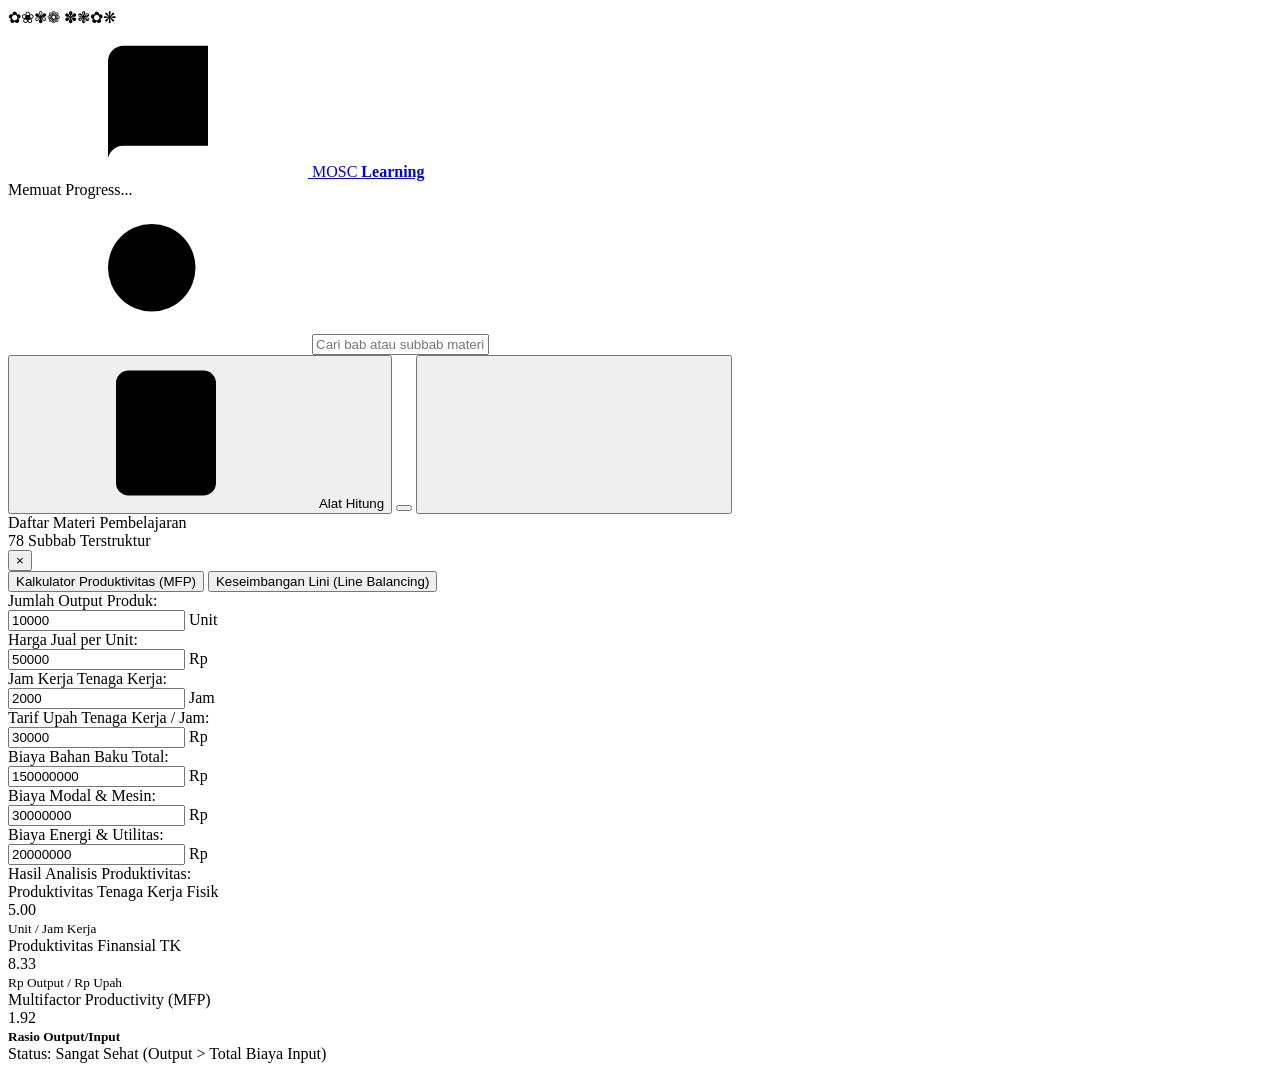
==== materi.html @ 07a284af "Add files via upload" ====
<!doctype html>
<html lang="id">
<head>
  <meta charset="utf-8">
  <meta name="viewport" content="width=device-width, initial-scale=1">
  <title>Materi Pembelajaran — MOSC Learning</title>
  <link rel="preconnect" href="https://fonts.googleapis.com">
  <link rel="preconnect" href="https://fonts.gstatic.com" crossorigin>
  <link href="https://fonts.googleapis.com/css2?family=DM+Sans:wght@400;500;600;700;800&family=Fraunces:opsz,wght@9..144,600..900&family=Nunito+Sans:wght@400;500;600;700;800&display=swap" rel="stylesheet">
  <link rel="stylesheet" href="css/style.css">
</head>
<body>
  <!-- Ikon SVG -->
  <svg style="display:none" xmlns="http://www.w3.org/2000/svg">
    <symbol id="book" viewBox="0 0 24 24">
      <path d="M4 5.5A2.5 2.5 0 0 1 6.5 3H20v16H6.5A2.5 2.5 0 0 0 4 21z"/>
      <path d="M4 5.5v15A2.5 2.5 0 0 1 6.5 18H20M8 7h8M8 11h8"/>
    </symbol>
    <symbol id="search" viewBox="0 0 24 24">
      <circle cx="11" cy="11" r="7"/>
      <path d="m20 20-4-4"/>
    </symbol>
    <symbol id="moon" viewBox="0 0 24 24">
      <path d="M20 15.5A8.5 8.5 0 0 1 8.5 4 8.5 8.5 0 1 0 20 15.5z"/>
    </symbol>
    <symbol id="sun" viewBox="0 0 24 24">
      <circle cx="12" cy="12" r="4"/>
      <path d="M12 2v2M12 20v2M4.9 4.9l1.4 1.4M17.7 17.7l1.4 1.4M2 12h2M20 12h2M4.9 19.1l1.4-1.4M17.7 6.3l1.4-1.4"/>
    </symbol>
    <symbol id="menu" viewBox="0 0 24 24">
      <path d="M4 6h16M4 12h16M4 18h16"/>
    </symbol>
    <symbol id="check" viewBox="0 0 24 24">
      <path d="m5 12 4 4L19 6"/>
    </symbol>
    <symbol id="arrow" viewBox="0 0 24 24">
      <path d="M5 12h14M13 6l6 6-6 6"/>
    </symbol>
    <symbol id="calc" viewBox="0 0 24 24">
      <rect x="4" y="2" width="16" height="20" rx="2"/>
      <line x1="8" y1="6" x2="16" y2="6"/>
      <line x1="8" y1="10" x2="8" y2="10.01"/>
      <line x1="12" y1="10" x2="12" y2="10.01"/>
      <line x1="16" y1="10" x2="16" y2="10.01"/>
      <line x1="8" y1="14" x2="8" y2="14.01"/>
      <line x1="12" y1="14" x2="12" y2="14.01"/>
      <line x1="16" y1="14" x2="16" y2="14.01"/>
      <line x1="8" y1="18" x2="8" y2="18.01"/>
      <line x1="12" y1="18" x2="12" y2="18.01"/>
      <line x1="16" y1="18" x2="16" y2="18.01"/>
    </symbol>
    <symbol id="clock" viewBox="0 0 24 24">
      <circle cx="12" cy="12" r="10"/>
      <polyline points="12 6 12 12 16 14"/>
    </symbol>
    <symbol id="clipboard" viewBox="0 0 24 24">
      <path d="M16 4h2a2 2 0 0 1 2 2v14a2 2 0 0 1-2 2H6a2 2 0 0 1-2-2V6a2 2 0 0 1 2-2h2"/>
      <rect x="8" y="2" width="8" height="4" rx="1" ry="1"/>
      <path d="m9 14 2 2 4-4"/>
    </symbol>
    <symbol id="lightbulb" viewBox="0 0 24 24">
      <path d="M9 18h6"/>
      <path d="M10 22h4"/>
      <path d="M15.09 14c.18-.98.65-1.74 1.41-2.5A4.65 4.65 0 0 0 18 8 6 6 0 0 0 6 8c0 1 .23 2.23 1.5 3.5.76.76 1.23 1.52 1.41 2.5"/>
    </symbol>
    <symbol id="info" viewBox="0 0 24 24">
      <circle cx="12" cy="12" r="10"/>
      <line x1="12" y1="16" x2="12" y2="12"/>
      <line x1="12" y1="8" x2="12.01" y2="8"/>
    </symbol>
    <symbol id="alert" viewBox="0 0 24 24">
      <path d="m21.73 18-8-14a2 2 0 0 0-3.48 0l-8 14A2 2 0 0 0 4 21h16a2 2 0 0 0 1.73-3Z"/>
      <line x1="12" y1="9" x2="12" y2="13"/>
      <line x1="12" y1="17" x2="12.01" y2="17"/>
    </symbol>
  </svg>

  <div class="flower-backdrop" aria-hidden="true">
    <span>✿</span><span>❀</span><span>✾</span><span>❁</span>
    <span>✽</span><span>❃</span><span>✿</span><span>❋</span>
  </div>

  <!-- Topbar -->
  <header class="topbar">
    <a class="brand" href="index.html">
      <svg class="icon"><use href="#book"></use></svg>
      <span>MOSC <b>Learning</b></span>
    </a>

    <!-- Live Curriculum Progress -->
    <div class="topbar-progress-container" id="topbarProgress">
      <div class="topbar-progress-bar-wrap">
        <div class="topbar-progress-bar-fill" style="width: 0%;"></div>
      </div>
      <span>Memuat Progress...</span>
    </div>

    <!-- Live Search Filter -->
    <div class="searchbox">
      <svg class="icon"><use href="#search"></use></svg>
      <input id="searchInput" placeholder="Cari bab atau subbab materi...">
    </div>

    <!-- Top Action Buttons -->
    <div class="top-actions">
      <button class="btn-tool" id="toolsBtn" title="Buka Alat Hitung Interaktif">
        <svg class="icon"><use href="#calc"></use></svg>
        <span>Alat Hitung</span>
      </button>
      <button class="icon-btn" id="themeBtn" aria-label="Toggle Tema"></button>
      <button class="icon-btn mobile-only" id="menuBtn" aria-label="Menu Navigasi">
        <svg class="icon"><use href="#menu"></use></svg>
      </button>
    </div>
  </header>

  <!-- App Layout -->
  <div class="layout">
    <!-- Sidebar Navigation -->
    <aside class="sidebar" id="sidebar">
      <div class="side-header">
        <div class="side-title">Daftar Materi Pembelajaran</div>
        <div class="side-progress" id="sidebarProgress">78 Subbab Terstruktur</div>
      </div>
      <div id="chapterNav"></div>
    </aside>

    <!-- Main Reader Area -->
    <main class="main article-layout">
      <div class="article-content-wrapper">
        <article id="article" class="article"></article>
      </div>

      <!-- On-Page Quick Jump Table of Contents -->
      <aside class="article-toc" id="articleToc" style="display:none;"></aside>
    </main>
  </div>

  <!-- Interactive Calculator Modal Drawer -->
  <div class="modal-overlay" id="calculatorModal">
    <div class="modal-dialog">
      <button class="modal-close-btn" id="closeModalBtn">&times;</button>
      <div class="modal-tabs">
        <button class="modal-tab-btn active" data-tab="modalTabProd">Kalkulator Produktivitas (MFP)</button>
        <button class="modal-tab-btn" data-tab="modalTabLB">Keseimbangan Lini (Line Balancing)</button>
      </div>

      <div class="modal-tab-pane" id="modalTabProd">
        <div class="calc-grid">
          <div class="calc-field">
            <label class="calc-label">Jumlah Output Produk:</label>
            <div class="calc-input-wrap">
              <input type="number" class="calc-input" id="calcProdOutput" value="10000">
              <span class="calc-unit">Unit</span>
            </div>
          </div>
          <div class="calc-field">
            <label class="calc-label">Harga Jual per Unit:</label>
            <div class="calc-input-wrap">
              <input type="number" class="calc-input" id="calcProdPrice" value="50000">
              <span class="calc-unit">Rp</span>
            </div>
          </div>
          <div class="calc-field">
            <label class="calc-label">Jam Kerja Tenaga Kerja:</label>
            <div class="calc-input-wrap">
              <input type="number" class="calc-input" id="calcProdLaborHours" value="2000">
              <span class="calc-unit">Jam</span>
            </div>
          </div>
          <div class="calc-field">
            <label class="calc-label">Tarif Upah Tenaga Kerja / Jam:</label>
            <div class="calc-input-wrap">
              <input type="number" class="calc-input" id="calcProdLaborRate" value="30000">
              <span class="calc-unit">Rp</span>
            </div>
          </div>
          <div class="calc-field">
            <label class="calc-label">Biaya Bahan Baku Total:</label>
            <div class="calc-input-wrap">
              <input type="number" class="calc-input" id="calcProdMaterial" value="150000000">
              <span class="calc-unit">Rp</span>
            </div>
          </div>
          <div class="calc-field">
            <label class="calc-label">Biaya Modal & Mesin:</label>
            <div class="calc-input-wrap">
              <input type="number" class="calc-input" id="calcProdCapital" value="30000000">
              <span class="calc-unit">Rp</span>
            </div>
          </div>
          <div class="calc-field">
            <label class="calc-label">Biaya Energi & Utilitas:</label>
            <div class="calc-input-wrap">
              <input type="number" class="calc-input" id="calcProdEnergy" value="20000000">
              <span class="calc-unit">Rp</span>
            </div>
          </div>
        </div>

        <div class="calc-results-panel">
          <div class="calc-results-title">Hasil Analisis Produktivitas:</div>
          <div class="calc-metric-grid">
            <div class="calc-metric-box">
              <div class="calc-metric-label">Produktivitas Tenaga Kerja Fisik</div>
              <div class="calc-metric-val" id="resLaborUnit">5.00</div>
              <small style="color:var(--text-muted)">Unit / Jam Kerja</small>
            </div>
            <div class="calc-metric-box">
              <div class="calc-metric-label">Produktivitas Finansial TK</div>
              <div class="calc-metric-val" id="resLaborRp">8.33</div>
              <small style="color:var(--text-muted)">Rp Output / Rp Upah</small>
            </div>
            <div class="calc-metric-box highlight">
              <div class="calc-metric-label">Multifactor Productivity (MFP)</div>
              <div class="calc-metric-val" id="resMFP">1.92</div>
              <small style="color:var(--primary);font-weight:700">Rasio Output/Input</small>
            </div>
          </div>
          <div id="resMFPStatus" class="calc-status-tag success">Status: Sangat Sehat (Output > Total Biaya Input)</div>
        </div>
      </div>

      <div class="modal-tab-pane" id="modalTabLB" style="display:none;">
        <div class="calc-grid">
          <div class="calc-field">
            <label class="calc-label">Waktu Bersih Tersedia:</label>
            <div class="calc-input-wrap">
              <input type="number" class="calc-input" id="calcLBTime" value="420">
              <span class="calc-unit">Menit/Hari</span>
            </div>
          </div>
          <div class="calc-field">
            <label class="calc-label">Target Permintaan Pelanggan:</label>
            <div class="calc-input-wrap">
              <input type="number" class="calc-input" id="calcLBDemand" value="140">
              <span class="calc-unit">Unit/Hari</span>
            </div>
          </div>
          <div class="calc-field">
            <label class="calc-label">Total Waktu Seluruh Tugas (∑t):</label>
            <div class="calc-input-wrap">
              <input type="number" step="0.1" class="calc-input" id="calcLBTaskSum" value="9.0">
              <span class="calc-unit">Menit</span>
            </div>
          </div>
          <div class="calc-field">
            <label class="calc-label">Jumlah Stasiun Kerja Aktual (k):</label>
            <div class="calc-input-wrap">
              <input type="number" class="calc-input" id="calcLBStations" value="4">
              <span class="calc-unit">Stasiun</span>
            </div>
          </div>
          <div class="calc-field">
            <label class="calc-label">Cycle Time Aktual Terpanjang (CT):</label>
            <div class="calc-input-wrap">
              <input type="number" step="0.1" class="calc-input" id="calcLBCycleTime" value="2.8">
              <span class="calc-unit">Menit/Unit</span>
            </div>
          </div>
        </div>

        <div class="calc-results-panel">
          <div class="calc-results-title">Hasil Keseimbangan Lini Perakitan:</div>
          <div class="calc-metric-grid">
            <div class="calc-metric-box">
              <div class="calc-metric-label">Takt Time Pelanggan</div>
              <div class="calc-metric-val" id="resLBTakt">3.00</div>
              <small style="color:var(--text-muted)">Menit per Unit</small>
            </div>
            <div class="calc-metric-box">
              <div class="calc-metric-label">Stasiun Minimum Teoritis (N_min)</div>
              <div class="calc-metric-val" id="resLBNmin">3</div>
              <small style="color:var(--text-muted)">Stasiun Kerja</small>
            </div>
            <div class="calc-metric-box highlight">
              <div class="calc-metric-label">Efisiensi Lini Perakitan</div>
              <div class="calc-metric-val" id="resLBEff">80.36%</div>
              <small style="color:var(--primary);font-weight:700">Optimalitas Aliran</small>
            </div>
            <div class="calc-metric-box">
              <div class="calc-metric-label">Balance Delay</div>
              <div class="calc-metric-val" id="resLBDelay">19.64%</div>
              <small style="color:var(--text-muted)">Waktu Menganggur</small>
            </div>
          </div>
          <div id="resLBStatus" class="calc-status-tag success">Status: Layak (Cycle Time ≤ Takt Time)</div>
        </div>
      </div>
    </div>
  </div>

  <!-- Scripts -->
  <script src="data/content.js"></script>
  <script src="js/materi.js"></script>
</body>
</html>
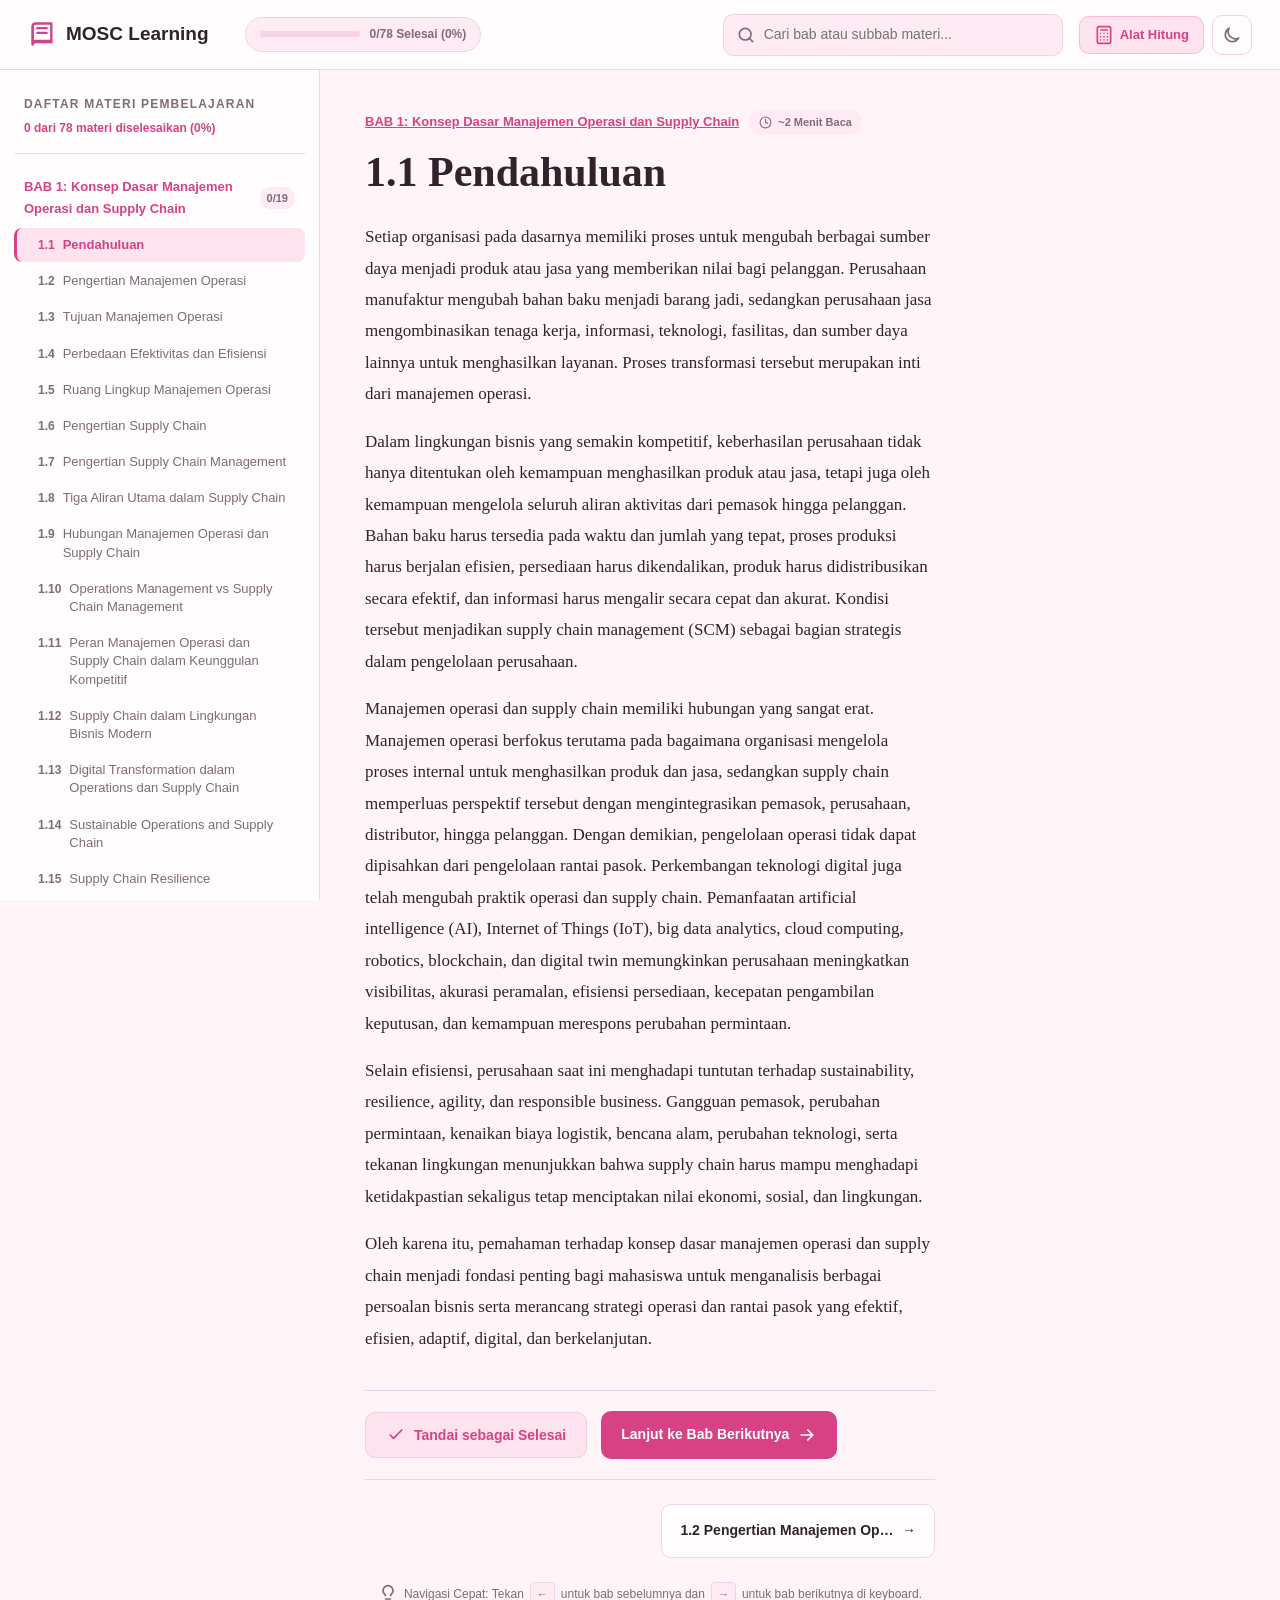
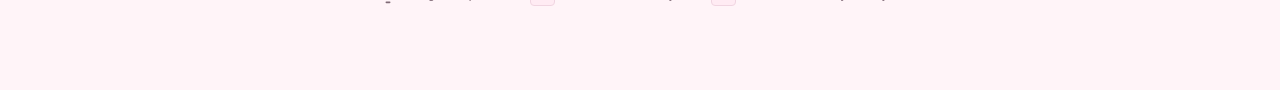
==== commit e9467957: "Add files via upload" ====
--- a/materi.html
+++ b/materi.html
@@ -98,7 +98,8 @@
     <!-- Live Search Filter -->
     <div class="searchbox">
       <svg class="icon"><use href="#search"></use></svg>
-      <input id="searchInput" placeholder="Cari bab atau subbab materi...">
+      <input id="searchInput" role="combobox" aria-autocomplete="list" aria-expanded="false" aria-controls="searchSuggestions" placeholder="Cari bab atau subbab materi...">
+      <div class="search-suggestions" id="searchSuggestions" role="listbox" hidden></div>
     </div>
 
     <!-- Top Action Buttons -->
--- a/css/style.css
+++ b/css/style.css
@@ -0,0 +1,1756 @@
+/* MOSC Learning - Modern & Interactive Stylesheet */
+:root {
+  --primary: #d64283;
+  --primary-hover: #b92c6b;
+  --primary-light: #f8c9df;
+  --bg: #fff4f8;
+  --surface: #fffdfd;
+  --surface-2: #ffebf3;
+  --surface-3: #f8d5e5;
+  --text: #30232b;
+  --text-muted: #806b77;
+  --border: #f0d5e1;
+  --soft: #fce3ee;
+  --success: #10b981;
+  --success-bg: #ecfdf5;
+  --success-border: #a7f3d0;
+  --warning: #f59e0b;
+  --warning-bg: #fffbeb;
+  --warning-border: #fde68a;
+  --danger: #ef4444;
+  --danger-bg: #fef2f2;
+  --danger-border: #fecaca;
+  --radius: 12px;
+  --shadow-sm: 0 1px 3px rgba(0,0,0,0.06), 0 1px 2px rgba(0,0,0,0.04);
+  --shadow-md: 0 4px 6px -1px rgba(0,0,0,0.08), 0 2px 4px -1px rgba(0,0,0,0.04);
+  --shadow-lg: 0 10px 15px -3px rgba(0,0,0,0.08), 0 4px 6px -2px rgba(0,0,0,0.04);
+}
+
+body.dark {
+  --bg: #21151d;
+  --surface: #2d1d28;
+  --surface-2: #3c2635;
+  --surface-3: #553248;
+  --text: #fff1f7;
+  --text-muted: #d0afc0;
+  --border: #513447;
+  --soft: #48283b;
+  --primary-light: #6e3453;
+  --success-bg: #064e3b;
+  --success-border: #065f46;
+  --warning-bg: #451a03;
+  --warning-border: #78350f;
+  --danger-bg: #450a0a;
+  --danger-border: #7f1d1d;
+  --shadow-sm: 0 1px 3px rgba(0,0,0,0.3);
+  --shadow-md: 0 4px 6px -1px rgba(0,0,0,0.4);
+  --shadow-lg: 0 10px 15px -3px rgba(0,0,0,0.5);
+}
+
+* {
+  box-sizing: border-box;
+}
+
+body {
+  margin: 0;
+  font-family: "DM Sans", "Segoe UI", sans-serif;
+  background: var(--bg);
+  color: var(--text);
+  line-height: 1.7;
+  transition: background-color 0.2s ease, color 0.2s ease;
+  -webkit-font-smoothing: antialiased;
+  isolation: isolate;
+}
+
+.flower-backdrop {
+  position: fixed;
+  z-index: -1;
+  inset: 0;
+  overflow: hidden;
+  pointer-events: none;
+  color: #d64283;
+}
+
+.flower-backdrop span {
+  position: absolute;
+  top: -8vh;
+  left: var(--flower-x);
+  font-size: var(--flower-size);
+  opacity: 0.2;
+  animation: flower-drift var(--flower-speed) linear var(--flower-delay) infinite;
+}
+
+.flower-backdrop span:nth-child(1) { --flower-x: 8%; --flower-size: 38px; --flower-speed: 25s; --flower-delay: -8s; }
+.flower-backdrop span:nth-child(2) { --flower-x: 22%; --flower-size: 30px; --flower-speed: 31s; --flower-delay: -19s; }
+.flower-backdrop span:nth-child(3) { --flower-x: 39%; --flower-size: 44px; --flower-speed: 28s; --flower-delay: -4s; }
+.flower-backdrop span:nth-child(4) { --flower-x: 56%; --flower-size: 34px; --flower-speed: 34s; --flower-delay: -24s; }
+.flower-backdrop span:nth-child(5) { --flower-x: 71%; --flower-size: 40px; --flower-speed: 26s; --flower-delay: -13s; }
+.flower-backdrop span:nth-child(6) { --flower-x: 84%; --flower-size: 31px; --flower-speed: 32s; --flower-delay: -2s; }
+.flower-backdrop span:nth-child(7) { --flower-x: 94%; --flower-size: 36px; --flower-speed: 29s; --flower-delay: -17s; }
+.flower-backdrop span:nth-child(8) { --flower-x: 48%; --flower-size: 27px; --flower-speed: 36s; --flower-delay: -29s; }
+
+@keyframes flower-drift {
+  0% { transform: translate3d(0, 0, 0) rotate(0deg); }
+  50% { transform: translate3d(-3vw, 52vh, 0) rotate(180deg); }
+  100% { transform: translate3d(2vw, 112vh, 0) rotate(360deg); }
+}
+
+@media (prefers-reduced-motion: reduce) {
+  .flower-backdrop { display: none; }
+}
+
+.icon {
+  width: 20px;
+  height: 20px;
+  fill: none;
+  stroke: currentColor;
+  stroke-width: 2;
+  stroke-linecap: round;
+  stroke-linejoin: round;
+  vertical-align: middle;
+  flex-shrink: 0;
+}
+
+/* Topbar */
+.topbar {
+  height: 70px;
+  background: var(--surface);
+  border-bottom: 1px solid var(--border);
+  display: flex;
+  align-items: center;
+  padding: 0 28px;
+  position: sticky;
+  top: 0;
+  z-index: 30;
+  gap: 16px;
+}
+
+.brand {
+  display: flex;
+  gap: 10px;
+  align-items: center;
+  color: var(--text);
+  text-decoration: none;
+  font-size: 19px;
+  font-weight: 700;
+  white-space: nowrap;
+}
+
+.brand .icon {
+  color: var(--primary);
+  width: 28px;
+  height: 28px;
+}
+
+.topbar-progress-container {
+  display: flex;
+  align-items: center;
+  gap: 10px;
+  margin-left: 20px;
+  background: var(--surface-2);
+  padding: 6px 14px;
+  border-radius: 20px;
+  border: 1px solid var(--border);
+  font-size: 12px;
+  font-weight: 600;
+  color: var(--text-muted);
+}
+
+.topbar-progress-bar-wrap {
+  width: 100px;
+  height: 6px;
+  background: var(--surface-3);
+  border-radius: 3px;
+  overflow: hidden;
+}
+
+.topbar-progress-bar-fill {
+  height: 100%;
+  background: linear-gradient(90deg, var(--primary), #f59bbd);
+  border-radius: 3px;
+  transition: width 0.4s ease;
+}
+
+.searchbox {
+  margin-left: auto;
+  width: min(340px, 35vw);
+  height: 42px;
+  border: 1px solid var(--border);
+  background: var(--surface-2);
+  border-radius: 10px;
+  display: flex;
+  align-items: center;
+  position: relative;
+  padding: 0 12px;
+  color: var(--text-muted);
+  transform-origin: center;
+  transition: width 0.3s ease, border-color 0.2s, box-shadow 0.2s;
+}
+
+.searchbox:focus-within {
+  position: fixed;
+  top: 14px;
+  left: 12px;
+  width: calc(100vw - 24px);
+  margin-left: 0;
+  border-color: var(--primary);
+  box-shadow: 0 0 0 3px rgba(214,66,131,0.15);
+  z-index: 36;
+  animation: search-expand 0.3s cubic-bezier(0.2, 0.8, 0.2, 1) both;
+}
+
+@keyframes search-expand {
+  from { opacity: 0.88; transform: scaleX(0.45); }
+  to { opacity: 1; transform: scaleX(1); }
+}
+
+.searchbox input {
+  border: 0;
+  outline: 0;
+  background: transparent;
+  width: 100%;
+  padding-left: 8px;
+  font: inherit;
+  font-size: 14px;
+  color: var(--text);
+}
+
+.search-suggestions {
+  position: absolute;
+  top: calc(100% + 8px);
+  left: 0;
+  right: 0;
+  z-index: 40;
+  max-height: min(70vh, 420px);
+  overflow-y: auto;
+  padding: 6px;
+  border: 1px solid var(--border);
+  border-radius: 10px;
+  background: var(--surface);
+  box-shadow: var(--shadow-lg);
+}
+
+.search-suggestions[hidden] {
+  display: none;
+}
+
+.search-suggestion {
+  display: flex;
+  width: 100%;
+  align-items: flex-start;
+  gap: 10px;
+  padding: 10px 12px;
+  border: 0;
+  border-radius: 7px;
+  background: transparent;
+  color: var(--text);
+  text-align: left;
+  font: inherit;
+  cursor: pointer;
+}
+
+.search-suggestion:hover,
+.search-suggestion.active {
+  background: var(--soft);
+}
+
+.search-suggestion-id {
+  flex: 0 0 auto;
+  color: var(--primary);
+  font-size: 12px;
+  font-weight: 800;
+  line-height: 1.6;
+}
+
+.search-suggestion-details {
+  display: grid;
+  min-width: 0;
+  gap: 2px;
+}
+
+.search-suggestion-title {
+  overflow: hidden;
+  font-size: 13px;
+  font-weight: 700;
+  line-height: 1.4;
+  text-overflow: ellipsis;
+}
+
+.search-suggestion-chapter {
+  color: var(--text-muted);
+  font-size: 11px;
+  line-height: 1.4;
+}
+
+.search-empty {
+  padding: 12px;
+  color: var(--text-muted);
+  font-size: 13px;
+}
+
+@media (prefers-reduced-motion: reduce) {
+  .searchbox,
+  .searchbox:focus-within {
+    animation: none;
+    transition: none;
+  }
+}
+
+.top-actions {
+  display: flex;
+  gap: 8px;
+  align-items: center;
+}
+
+.btn-tool {
+  display: inline-flex;
+  align-items: center;
+  gap: 6px;
+  padding: 8px 14px;
+  border-radius: 10px;
+  font-size: 13px;
+  font-weight: 600;
+  background: var(--soft);
+  color: var(--primary);
+  border: 1px solid rgba(214,66,131,0.22);
+  cursor: pointer;
+  transition: all 0.2s;
+}
+
+.btn-tool:hover {
+  background: var(--primary);
+  color: #fff;
+}
+
+.icon-btn {
+  border: 1px solid var(--border);
+  background: var(--surface);
+  width: 40px;
+  height: 40px;
+  border-radius: 10px;
+  display: grid;
+  place-items: center;
+  color: var(--text-muted);
+  cursor: pointer;
+  transition: all 0.2s;
+}
+
+.icon-btn:hover {
+  color: var(--primary);
+  border-color: var(--primary);
+  background: var(--soft);
+}
+
+.mobile-only {
+  display: none;
+}
+
+/* Layout */
+.layout {
+  display: flex;
+  min-height: calc(100vh - 70px);
+}
+
+/* Sidebar */
+.sidebar {
+  width: 320px;
+  border-right: 1px solid var(--border);
+  background: var(--surface);
+  padding: 24px 14px;
+  position: sticky;
+  top: 70px;
+  height: calc(100vh - 70px);
+  overflow-y: auto;
+  flex-shrink: 0;
+}
+
+.side-header {
+  padding: 0 10px 14px;
+  border-bottom: 1px solid var(--border);
+  margin-bottom: 14px;
+}
+
+.side-title {
+  font-size: 12px;
+  font-weight: 800;
+  text-transform: uppercase;
+  letter-spacing: 1.2px;
+  color: var(--text-muted);
+}
+
+.side-progress {
+  font-size: 12px;
+  color: var(--primary);
+  font-weight: 600;
+  margin-top: 4px;
+}
+
+.chapter {
+  margin-bottom: 16px;
+}
+
+.chapter-title {
+  padding: 8px 10px;
+  font-weight: 750;
+  font-size: 13px;
+  display: flex;
+  justify-content: space-between;
+  align-items: center;
+  color: var(--text);
+  border-radius: 6px;
+}
+
+.chapter-title .num {
+  color: var(--primary);
+  font-weight: 800;
+}
+
+.chapter-badge {
+  font-size: 11px;
+  font-weight: 600;
+  padding: 2px 7px;
+  border-radius: 10px;
+  background: var(--surface-2);
+  color: var(--text-muted);
+}
+
+.nav-item {
+  display: flex;
+  align-items: center;
+  justify-content: space-between;
+  padding: 8px 12px 8px 24px;
+  color: var(--text-muted);
+  text-decoration: none;
+  font-size: 13px;
+  border-radius: 8px;
+  margin-bottom: 2px;
+  transition: all 0.15s ease;
+  line-height: 1.4;
+  position: relative;
+}
+
+.nav-item-text {
+  display: flex;
+  gap: 8px;
+  align-items: baseline;
+  overflow: hidden;
+  text-overflow: ellipsis;
+}
+
+.nav-item-id {
+  font-weight: 700;
+  color: var(--text-muted);
+  font-size: 12px;
+}
+
+.nav-item:hover {
+  background: var(--soft);
+  color: var(--primary);
+}
+
+.nav-item.active {
+  background: var(--soft);
+  color: var(--primary);
+  font-weight: 700;
+  border-left: 3px solid var(--primary);
+  padding-left: 21px;
+}
+
+.nav-item.active .nav-item-id {
+  color: var(--primary);
+}
+
+.nav-check {
+  width: 16px;
+  height: 16px;
+  color: var(--success);
+  margin-left: 6px;
+  flex-shrink: 0;
+}
+
+/* Main Content */
+.main {
+  flex: 1;
+  min-width: 0;
+}
+
+/* Hero Section */
+.hero {
+  max-width: 1180px;
+  margin: auto;
+  padding: 60px 45px 50px;
+}
+
+.eyebrow {
+  display: inline-block;
+  font-size: 12px;
+  letter-spacing: 1.5px;
+  font-weight: 800;
+  color: var(--primary);
+  background: var(--soft);
+  padding: 4px 12px;
+  border-radius: 20px;
+  margin-bottom: 16px;
+}
+
+h1 {
+  font-family: Fraunces, Georgia, serif;
+  font-size: clamp(34px, 5vw, 56px);
+  line-height: 1.1;
+  letter-spacing: 0;
+  margin: 0 0 20px;
+  font-weight: 800;
+}
+
+h1 span {
+  color: var(--primary);
+}
+
+.hero p {
+  max-width: 720px;
+  color: var(--text-muted);
+  font-size: 18px;
+  line-height: 1.6;
+  margin-bottom: 30px;
+}
+
+.hero-actions {
+  display: flex;
+  gap: 14px;
+  flex-wrap: wrap;
+}
+
+.btn {
+  display: inline-flex;
+  align-items: center;
+  gap: 8px;
+  padding: 12px 22px;
+  border-radius: 10px;
+  text-decoration: none;
+  font-weight: 700;
+  font-size: 14px;
+  cursor: pointer;
+  transition: all 0.2s ease;
+  border: none;
+}
+
+.btn.primary {
+  background: var(--primary);
+  color: #fff;
+  box-shadow: 0 4px 12px rgba(214,66,131,0.24);
+}
+
+.btn.primary:hover {
+  background: var(--primary-hover);
+  transform: translateY(-1px);
+}
+
+.btn.secondary {
+  background: var(--surface);
+  color: var(--text);
+  border: 1px solid var(--border);
+}
+
+.btn.secondary:hover {
+  background: var(--surface-2);
+  border-color: var(--surface-3);
+}
+
+/* Resume Banner on Homepage */
+.resume-banner {
+  max-width: 1180px;
+  margin: 0 auto 30px;
+  padding: 0 45px;
+}
+
+.resume-card {
+  background: linear-gradient(135deg, var(--soft), var(--surface));
+  border: 1px solid rgba(214,66,131,0.2);
+  border-radius: 14px;
+  padding: 20px 24px;
+  display: flex;
+  align-items: center;
+  justify-content: space-between;
+  gap: 20px;
+  flex-wrap: wrap;
+  box-shadow: var(--shadow-sm);
+}
+
+.resume-info strong {
+  display: block;
+  font-size: 16px;
+  color: var(--text);
+  margin-top: 4px;
+}
+
+.resume-info span {
+  font-size: 12px;
+  color: var(--primary);
+  font-weight: 700;
+  text-transform: uppercase;
+  letter-spacing: 0.5px;
+}
+
+/* Stats Section */
+.stats {
+  display: grid;
+  grid-template-columns: repeat(4, 1fr);
+  max-width: 1180px;
+  margin: auto;
+  padding: 0 45px 50px;
+  gap: 16px;
+}
+
+.stat {
+  background: var(--surface);
+  border: 1px solid var(--border);
+  border-radius: 14px;
+  padding: 22px;
+  box-shadow: var(--shadow-sm);
+  transition: transform 0.2s;
+}
+
+.stat:hover {
+  transform: translateY(-2px);
+}
+
+.stat strong {
+  font-size: 32px;
+  display: block;
+  color: var(--text);
+  font-weight: 800;
+  line-height: 1.1;
+  margin-bottom: 4px;
+}
+
+.stat span {
+  color: var(--text-muted);
+  font-size: 13px;
+  font-weight: 500;
+}
+
+/* Section */
+.section {
+  max-width: 1180px;
+  margin: auto;
+  padding: 10px 45px 70px;
+}
+
+.section h2 {
+  font-family: Fraunces, Georgia, serif;
+  font-size: 28px;
+  margin: 5px 0 25px;
+  font-weight: 800;
+  letter-spacing: 0;
+}
+
+.chapter-grid {
+  display: grid;
+  grid-template-columns: repeat(3, 1fr);
+  gap: 22px;
+}
+
+.chapter-card {
+  background: var(--surface);
+  border: 1px solid var(--border);
+  border-radius: 16px;
+  padding: 28px;
+  box-shadow: var(--shadow-sm);
+  display: flex;
+  flex-direction: column;
+  transition: all 0.2s ease;
+}
+
+.chapter-card:hover {
+  transform: translateY(-3px);
+  border-color: rgba(214,66,131,0.4);
+  box-shadow: var(--shadow-md);
+}
+
+.chapter-card .number {
+  font-size: 12px;
+  color: var(--primary);
+  font-weight: 800;
+  letter-spacing: 1px;
+}
+
+.chapter-card h3 {
+  display: flex;
+  align-items: center;
+  gap: 8px;
+  font-size: 20px;
+  line-height: 1.35;
+  margin: 10px 0 8px;
+  font-weight: 700;
+}
+
+.chapter-card h3 .icon {
+  color: var(--primary);
+  width: 22px;
+  height: 22px;
+}
+
+.chapter-card p {
+  color: var(--text-muted);
+  font-size: 14px;
+  margin: 0 0 20px;
+  flex: 1;
+}
+
+.card-progress-bar {
+  width: 100%;
+  height: 6px;
+  background: var(--surface-2);
+  border-radius: 3px;
+  overflow: hidden;
+  margin-bottom: 18px;
+}
+
+.card-progress-fill {
+  height: 100%;
+  background: var(--primary);
+  border-radius: 3px;
+  transition: width 0.4s ease;
+}
+
+.card-link {
+  display: inline-flex;
+  align-items: center;
+  gap: 7px;
+  color: var(--primary);
+  font-weight: 700;
+  text-decoration: none;
+  font-size: 14px;
+  margin-top: auto;
+}
+
+.card-link:hover {
+  text-decoration: underline;
+}
+
+/* Article Layout & Reader */
+.article-layout {
+  display: grid;
+  grid-template-columns: minmax(0, 1fr) 260px;
+  gap: 40px;
+  max-width: 1280px;
+  margin: auto;
+  padding: 40px 45px 80px;
+}
+
+.article-content-wrapper {
+  min-width: 0;
+}
+
+.crumb-bar {
+  display: flex;
+  align-items: center;
+  gap: 10px;
+  flex-wrap: wrap;
+  margin-bottom: 12px;
+}
+
+.crumb {
+  font-size: 13px;
+  font-weight: 600;
+  color: var(--primary);
+}
+
+.badge-tag {
+  display: inline-flex;
+  align-items: center;
+  gap: 6px;
+  font-size: 11px;
+  font-weight: 700;
+  padding: 3px 10px;
+  border-radius: 12px;
+  background: var(--surface-2);
+  color: var(--text-muted);
+}
+
+.badge-tag .icon {
+  width: 13px;
+  height: 13px;
+}
+
+.article h1 {
+  font-size: clamp(28px, 4vw, 42px);
+  line-height: 1.2;
+  font-family: Fraunces, Georgia, serif;
+  letter-spacing: 0;
+  margin: 0 0 24px;
+  color: var(--text);
+  font-weight: 800;
+}
+
+.article h2 {
+  font-family: Fraunces, Georgia, serif;
+  font-size: 22px;
+  font-weight: 800;
+  letter-spacing: 0;
+  padding-bottom: 8px;
+  border-bottom: 1px solid var(--border);
+  color: var(--text);
+}
+
+.article h3 {
+  font-size: 18px;
+  font-weight: 700;
+  margin: 24px 0 12px;
+  color: var(--text);
+}
+
+.article p {
+  font-size: 17px;
+  color: var(--text);
+  font-family: "Times New Roman", Times, serif;
+  line-height: 1.85;
+  margin: 0 0 16px;
+}
+
+body.dark .article p {
+  color: var(--text);
+}
+
+/* Lists */
+.article-list {
+  font-size: 17px;
+  padding-left: 24px;
+  margin: 0 0 20px;
+}
+
+.article-list li {
+  font-size: 17px;
+  margin-bottom: 8px;
+  line-height: 1.7;
+  font-family: "Times New Roman", Times, serif;
+}
+
+/* Formula Box */
+.formula-box {
+  background: var(--surface-2);
+  border: 1px solid var(--border);
+  border-left: 4px solid var(--primary);
+  border-radius: 10px;
+  padding: 16px 20px;
+  margin: 20px 0;
+  font-family: ui-monospace, SFMono-Regular, Menlo, Monaco, Consolas, monospace;
+  font-size: 14.5px;
+  color: var(--text);
+  display: flex;
+  align-items: center;
+  justify-content: space-between;
+  gap: 14px;
+  overflow-x: auto;
+}
+
+.formula-text {
+  font-weight: 600;
+  color: var(--primary);
+}
+
+.copy-btn {
+  background: var(--surface);
+  border: 1px solid var(--border);
+  border-radius: 6px;
+  padding: 5px 10px;
+  font-size: 11px;
+  font-weight: 600;
+  cursor: pointer;
+  white-space: nowrap;
+  transition: all 0.2s;
+}
+
+.copy-btn:hover {
+  color: var(--primary);
+  border-color: var(--primary);
+}
+
+/* Callout Box */
+.callout {
+  border-radius: 12px;
+  padding: 18px 22px;
+  margin: 24px 0;
+  display: flex;
+  gap: 14px;
+  background: var(--surface);
+  border: 1px solid var(--border);
+  box-shadow: var(--shadow-sm);
+}
+
+.callout.note {
+  border-left: 4px solid var(--primary);
+  background: var(--soft);
+}
+
+.callout.tip {
+  border-left: 4px solid var(--success);
+  background: var(--success-bg);
+}
+
+.callout.warning {
+  border-left: 4px solid var(--warning);
+  background: var(--warning-bg);
+}
+
+.callout-icon {
+  display: flex;
+  align-items: center;
+  justify-content: center;
+  width: 28px;
+  height: 28px;
+  flex-shrink: 0;
+}
+
+.callout-icon .icon {
+  width: 22px;
+  height: 22px;
+}
+
+.callout.note .callout-icon {
+  color: var(--primary);
+}
+
+.callout.tip .callout-icon {
+  color: var(--success);
+}
+
+.callout.warning .callout-icon {
+  color: var(--warning);
+}
+
+.callout-title {
+  font-weight: 750;
+  font-size: 14px;
+  margin-bottom: 4px;
+}
+
+.callout-content {
+  font-size: 14.5px;
+  line-height: 1.6;
+  color: var(--text);
+}
+
+/* Markdown Tables */
+.table-responsive {
+  width: 100%;
+  overflow-x: auto;
+  margin: 24px 0;
+  border-radius: 10px;
+  border: 1px solid var(--border);
+  box-shadow: var(--shadow-sm);
+}
+
+.table-responsive table {
+  width: 100%;
+  border-collapse: collapse;
+  text-align: left;
+  font-family: "Times New Roman", Times, serif;
+  font-size: 14px;
+}
+
+.table-responsive th {
+  background: var(--surface-2);
+  color: var(--text);
+  font-weight: 700;
+  padding: 12px 16px;
+  border-bottom: 1px solid var(--border);
+  white-space: nowrap;
+}
+
+.table-responsive td {
+  padding: 12px 16px;
+  border-bottom: 1px solid var(--border);
+  color: var(--text);
+  line-height: 1.6;
+}
+
+.table-responsive tr:last-child td {
+  border-bottom: none;
+}
+
+.table-responsive tr:hover td {
+  background: var(--soft);
+}
+
+/* Article Actions */
+.article-actions {
+  display: flex;
+  align-items: center;
+  gap: 14px;
+  margin: 36px 0 20px;
+  padding: 20px 0;
+  border-top: 1px solid var(--border);
+  border-bottom: 1px solid var(--border);
+  flex-wrap: wrap;
+}
+
+.complete-btn {
+  border: 1px solid var(--primary-light);
+  background: var(--soft);
+  color: var(--primary);
+  border-radius: 10px;
+  padding: 12px 20px;
+  font-weight: 700;
+  font-size: 14px;
+  cursor: pointer;
+  display: inline-flex;
+  align-items: center;
+  gap: 8px;
+  transition: all 0.2s;
+}
+
+.complete-btn:hover {
+  background: var(--primary-light);
+}
+
+.complete-btn.done {
+  background: #f0fdf4;
+  border-color: #bbf7d0;
+  color: #15803d;
+}
+
+body.dark .complete-btn.done {
+  background: #064e3b;
+  border-color: #065f46;
+  color: #6ee7b7;
+}
+
+.next-action-btn {
+  background: var(--primary);
+  color: #fff;
+  border: none;
+  border-radius: 10px;
+  padding: 12px 20px;
+  font-weight: 700;
+  font-size: 14px;
+  cursor: pointer;
+  display: inline-flex;
+  align-items: center;
+  gap: 8px;
+  text-decoration: none;
+  transition: all 0.2s;
+}
+
+.next-action-btn:hover {
+  background: var(--primary-hover);
+  transform: translateY(-1px);
+}
+
+/* Article Prev/Next Navigation */
+.article-nav {
+  display: flex;
+  justify-content: space-between;
+  margin-top: 24px;
+}
+
+.article-nav a {
+  border: 1px solid var(--border);
+  background: var(--surface);
+  border-radius: 10px;
+  padding: 14px 18px;
+  text-decoration: none;
+  color: var(--text);
+  font-size: 14px;
+  font-weight: 600;
+  display: flex;
+  align-items: center;
+  gap: 8px;
+  transition: all 0.2s;
+  max-width: 48%;
+}
+
+.article-nav a:hover {
+  border-color: var(--primary);
+  color: var(--primary);
+  background: var(--soft);
+}
+
+.keyboard-hint {
+  font-size: 12px;
+  color: var(--text-muted);
+  text-align: center;
+  margin-top: 24px;
+}
+
+.keyboard-hint kbd {
+  background: var(--surface-2);
+  border: 1px solid var(--border);
+  border-radius: 4px;
+  padding: 2px 6px;
+  font-family: inherit;
+  font-weight: 700;
+  font-size: 11px;
+}
+
+/* On-Page Table of Contents (TOC) */
+.article-toc {
+  position: sticky;
+  top: 90px;
+  height: fit-content;
+  max-height: calc(100vh - 120px);
+  overflow-y: auto;
+  background: var(--surface);
+  border: 1px solid var(--border);
+  border-radius: 14px;
+  padding: 20px;
+  box-shadow: var(--shadow-sm);
+}
+
+.toc-header {
+  font-size: 12px;
+  font-weight: 800;
+  text-transform: uppercase;
+  letter-spacing: 1px;
+  color: var(--text-muted);
+  margin-bottom: 12px;
+  display: flex;
+  align-items: center;
+  gap: 6px;
+}
+
+.toc-list {
+  list-style: none;
+  padding: 0;
+  margin: 0;
+}
+
+.toc-item {
+  margin-bottom: 6px;
+}
+
+.toc-link {
+  display: block;
+  font-size: 13px;
+  color: var(--text-muted);
+  text-decoration: none;
+  padding: 4px 8px;
+  border-radius: 6px;
+  transition: all 0.15s;
+  line-height: 1.4;
+}
+
+.toc-link:hover {
+  color: var(--primary);
+  background: var(--soft);
+}
+
+.toc-link.active {
+  color: var(--primary);
+  font-weight: 700;
+  background: var(--soft);
+}
+
+/* ==========================================
+   INTERACTIVE QUIZ WIDGET STYLES
+   ========================================== */
+.quiz-wrapper {
+  margin: 36px 0;
+  border: 1px solid var(--border);
+  background: var(--surface);
+  border-radius: 16px;
+  padding: 26px;
+  box-shadow: var(--shadow-sm);
+  font-family: "Times New Roman", Times, serif;
+}
+
+.quiz-header {
+  display: flex;
+  align-items: center;
+  justify-content: space-between;
+  margin-bottom: 16px;
+}
+
+.quiz-badge {
+  background: var(--soft);
+  color: var(--primary);
+  font-size: 11px;
+  font-weight: 800;
+  padding: 4px 10px;
+  border-radius: 12px;
+  text-transform: uppercase;
+  letter-spacing: 0.5px;
+}
+
+.quiz-score-badge {
+  font-size: 12px;
+  font-weight: 700;
+  color: var(--text-muted);
+}
+
+.quiz-card {
+  border-top: 1px solid var(--border);
+  padding: 20px 0;
+}
+
+.quiz-card:first-of-type {
+  border-top: none;
+  padding-top: 0;
+}
+
+.quiz-q-num {
+  font-size: 12px;
+  font-weight: 800;
+  color: var(--primary);
+  margin-bottom: 6px;
+}
+
+.quiz-question {
+  font-size: 16px;
+  font-weight: 700;
+  color: var(--text);
+  margin-bottom: 16px;
+  line-height: 1.5;
+}
+
+.quiz-options {
+  display: flex;
+  flex-direction: column;
+  gap: 10px;
+}
+
+.quiz-opt-btn {
+  display: flex;
+  align-items: flex-start;
+  gap: 12px;
+  padding: 12px 16px;
+  border: 1px solid var(--border);
+  background: var(--surface);
+  color: var(--text);
+  border-radius: 10px;
+  text-align: left;
+  font: inherit;
+  font-size: 14px;
+  cursor: pointer;
+  transition: all 0.15s ease;
+  line-height: 1.5;
+}
+
+.quiz-opt-btn:hover:not(:disabled) {
+  border-color: var(--primary);
+  background: var(--soft);
+}
+
+.quiz-opt-letter {
+  width: 24px;
+  height: 24px;
+  border-radius: 6px;
+  background: var(--surface-2);
+  color: var(--text-muted);
+  display: grid;
+  place-items: center;
+  font-size: 12px;
+  font-weight: 800;
+  flex-shrink: 0;
+}
+
+.quiz-opt-btn.correct {
+  background: var(--success-bg);
+  border-color: var(--success-border);
+  color: #065f46;
+}
+
+body.dark .quiz-opt-btn.correct {
+  color: #a7f3d0;
+}
+
+.quiz-opt-btn.correct .quiz-opt-letter {
+  background: var(--success);
+  color: #fff;
+}
+
+.quiz-opt-btn.incorrect {
+  background: var(--danger-bg);
+  border-color: var(--danger-border);
+  color: #991b1b;
+}
+
+body.dark .quiz-opt-btn.incorrect {
+  color: #fca5a5;
+}
+
+.quiz-opt-btn.incorrect .quiz-opt-letter {
+  background: var(--danger);
+  color: #fff;
+}
+
+.quiz-feedback {
+  margin-top: 14px;
+  padding: 14px 18px;
+  border-radius: 10px;
+  font-size: 13.5px;
+  line-height: 1.5;
+  display: none;
+  animation: fadeIn 0.3s ease;
+}
+
+.quiz-feedback.show {
+  display: block;
+}
+
+.quiz-feedback.correct {
+  background: var(--success-bg);
+  border: 1px solid var(--success-border);
+  color: #065f46;
+}
+
+body.dark .quiz-feedback.correct {
+  color: #a7f3d0;
+}
+
+.quiz-feedback.incorrect {
+  background: var(--danger-bg);
+  border: 1px solid var(--danger-border);
+  color: #991b1b;
+}
+
+body.dark .quiz-feedback.incorrect {
+  color: #fca5a5;
+}
+
+.quiz-reset-btn {
+  margin-top: 16px;
+  background: var(--surface-2);
+  border: 1px solid var(--border);
+  color: var(--text);
+  padding: 8px 16px;
+  border-radius: 8px;
+  font-size: 13px;
+  font-weight: 600;
+  cursor: pointer;
+  transition: all 0.2s;
+}
+
+.quiz-reset-btn:hover {
+  background: var(--surface-3);
+}
+
+/* ==========================================
+   INTERACTIVE CALCULATOR WIDGET STYLES
+   ========================================== */
+.calc-card {
+  margin: 32px 0;
+  background: var(--surface);
+  border: 1px solid var(--border);
+  border-radius: 16px;
+  padding: 26px;
+  box-shadow: var(--shadow-md);
+}
+
+.calc-title {
+  display: flex;
+  align-items: center;
+  justify-content: space-between;
+  margin-bottom: 6px;
+}
+
+.calc-title h3 {
+  margin: 0;
+  font-size: 18px;
+  font-weight: 800;
+  color: var(--text);
+}
+
+.calc-badge {
+  background: var(--soft);
+  color: var(--primary);
+  font-size: 11px;
+  font-weight: 800;
+  padding: 3px 9px;
+  border-radius: 12px;
+}
+
+.calc-desc {
+  font-size: 13.5px;
+  color: var(--text-muted);
+  margin-bottom: 22px;
+}
+
+.calc-grid {
+  display: grid;
+  grid-template-columns: 1fr 1fr;
+  gap: 16px;
+  margin-bottom: 24px;
+}
+
+.calc-field {
+  display: flex;
+  flex-direction: column;
+  gap: 6px;
+}
+
+.calc-label {
+  font-size: 12.5px;
+  font-weight: 600;
+  color: var(--text);
+}
+
+.calc-input-wrap {
+  display: flex;
+  align-items: center;
+  border: 1px solid var(--border);
+  border-radius: 8px;
+  background: var(--surface-2);
+  padding: 0 10px;
+  transition: border-color 0.2s;
+}
+
+.calc-input-wrap:focus-within {
+  border-color: var(--primary);
+  box-shadow: 0 0 0 3px rgba(214,66,131,0.12);
+}
+
+.calc-input {
+  border: none;
+  background: transparent;
+  width: 100%;
+  padding: 10px 4px;
+  font: inherit;
+  font-size: 14px;
+  font-weight: 600;
+  color: var(--text);
+  outline: none;
+}
+
+.calc-unit {
+  font-size: 12px;
+  font-weight: 600;
+  color: var(--text-muted);
+  white-space: nowrap;
+}
+
+.calc-results-panel {
+  background: var(--surface-2);
+  border-radius: 12px;
+  padding: 20px;
+  border: 1px solid var(--border);
+}
+
+.calc-results-title {
+  font-size: 12px;
+  font-weight: 800;
+  text-transform: uppercase;
+  letter-spacing: 1px;
+  color: var(--primary);
+  margin-bottom: 14px;
+}
+
+.calc-metric-grid {
+  display: grid;
+  grid-template-columns: repeat(auto-fit, minmax(180px, 1fr));
+  gap: 14px;
+}
+
+.calc-metric-box {
+  background: var(--surface);
+  border: 1px solid var(--border);
+  border-radius: 10px;
+  padding: 14px 16px;
+}
+
+.calc-metric-box.highlight {
+  border-color: var(--primary);
+  background: var(--soft);
+}
+
+.calc-metric-label {
+  font-size: 12px;
+  color: var(--text-muted);
+  font-weight: 600;
+  margin-bottom: 4px;
+}
+
+.calc-metric-val {
+  font-size: 17px;
+  font-weight: 800;
+  line-height: 1.85;
+}
+
+.calc-metric-box.highlight .calc-metric-val {
+  color: var(--primary);
+}
+
+.calc-status-tag {
+  display: inline-block;
+  margin-top: 14px;
+  padding: 6px 14px;
+  border-radius: 8px;
+  font-size: 13px;
+  font-weight: 700;
+}
+
+.calc-status-tag.success {
+  background: var(--success-bg);
+  color: #065f46;
+  border: 1px solid var(--success-border);
+}
+
+body.dark .calc-status-tag.success {
+  color: #a7f3d0;
+}
+
+.calc-status-tag.warning {
+  background: var(--warning-bg);
+  color: #92400e;
+  border: 1px solid var(--warning-border);
+}
+
+body.dark .calc-status-tag.warning {
+  color: #fde68a;
+}
+
+/* Modal Dialog */
+.modal-overlay {
+  position: fixed;
+  inset: 0;
+  background: rgba(15, 23, 42, 0.6);
+  backdrop-filter: blur(4px);
+  z-index: 50;
+  display: grid;
+  place-items: center;
+  padding: 20px;
+  opacity: 0;
+  pointer-events: none;
+  transition: opacity 0.2s ease;
+}
+
+.modal-overlay.open {
+  opacity: 1;
+  pointer-events: auto;
+}
+
+.modal-dialog {
+  background: var(--surface);
+  border: 1px solid var(--border);
+  border-radius: 20px;
+  width: min(720px, 95vw);
+  max-height: 90vh;
+  overflow-y: auto;
+  box-shadow: var(--shadow-lg);
+  padding: 28px;
+  position: relative;
+}
+
+.modal-close-btn {
+  position: absolute;
+  top: 20px;
+  right: 20px;
+  border: none;
+  background: var(--surface-2);
+  color: var(--text-muted);
+  width: 32px;
+  height: 32px;
+  border-radius: 8px;
+  cursor: pointer;
+  display: grid;
+  place-items: center;
+  font-size: 18px;
+}
+
+.modal-close-btn:hover {
+  background: var(--surface-3);
+  color: var(--text);
+}
+
+.modal-tabs {
+  display: flex;
+  gap: 8px;
+  margin-bottom: 20px;
+  border-bottom: 1px solid var(--border);
+  padding-bottom: 12px;
+}
+
+.modal-tab-btn {
+  background: transparent;
+  border: none;
+  padding: 8px 16px;
+  font: inherit;
+  font-size: 14px;
+  font-weight: 700;
+  color: var(--text-muted);
+  cursor: pointer;
+  border-radius: 8px;
+  transition: all 0.2s;
+}
+
+.modal-tab-btn.active {
+  background: var(--soft);
+  color: var(--primary);
+}
+
+/* Animations */
+.scroll-reveal {
+  opacity: 0;
+  transform: translateY(18px);
+  transition: opacity 0.6s ease, transform 0.6s ease;
+}
+
+.scroll-reveal.is-visible {
+  opacity: 1;
+  transform: translateY(0);
+}
+
+@media (prefers-reduced-motion: reduce) {
+  .scroll-reveal,
+  .scroll-reveal.is-visible {
+    opacity: 1;
+    transform: none;
+    transition: none;
+  }
+}
+
+@keyframes fadeIn {
+  from { opacity: 0; transform: translateY(-4px); }
+  to { opacity: 1; transform: translateY(0); }
+}
+
+/* Responsive Media Queries */
+@media (max-width: 1024px) {
+  .article-layout {
+    grid-template-columns: minmax(0, 1fr);
+  }
+  .article-toc {
+    display: none;
+  }
+  .chapter-grid {
+    grid-template-columns: 1fr 1fr;
+  }
+  .stats {
+    grid-template-columns: 1fr 1fr;
+  }
+}
+
+@media (max-width: 768px) {
+  .mobile-only {
+    display: grid;
+  }
+  .topbar {
+    gap: 8px;
+    padding: 0 12px;
+  }
+  .brand {
+    gap: 6px;
+    font-size: 16px;
+  }
+  .brand .icon {
+    width: 24px;
+    height: 24px;
+  }
+  .top-actions {
+    gap: 5px;
+  }
+  .top-actions .btn-tool {
+    width: 38px;
+    height: 38px;
+    padding: 0;
+    justify-content: center;
+  }
+  .top-actions .btn-tool span {
+    display: none;
+  }
+  .topbar-progress-container {
+    display: none;
+  }
+  .sidebar {
+    position: fixed;
+    left: -330px;
+    z-index: 40;
+    transition: left 0.25s ease;
+    box-shadow: var(--shadow-lg);
+  }
+  .sidebar.open {
+    left: 0;
+  }
+  .hero, .section, .stats, .article-layout, .resume-banner {
+    padding-left: 20px;
+    padding-right: 20px;
+  }
+  .chapter-grid {
+    grid-template-columns: 1fr;
+  }
+  .calc-grid {
+    grid-template-columns: 1fr;
+  }
+  .searchbox {
+    min-width: 0;
+    margin-left: 0;
+    width: auto;
+    flex: 1;
+  }
+  .article-layout {
+    padding-top: 24px;
+    padding-bottom: 56px;
+  }
+  .article p {
+    font-size: 17px;
+    font-family: "Times New Roman", Times, serif;
+    line-height: 1.8;
+  }
+  .article h1 {
+    font-size: 28px;
+  }
+  .article-nav {
+    flex-direction: column;
+  }
+  .article-nav a {
+    width: 100%;
+    max-width: none;
+    min-width: 0;
+    padding: 12px 14px;
+    margin: 4px;
+    box-sizing: border-box;
+  }
+  .article-nav a span {
+    min-width: 0;
+  }
+}
+  
+/* Custom scrollbar - light theme */
+::-webkit-scrollbar {
+  width: 10px;
+  background: var(--surface-2);
+}
+
+::-webkit-scrollbar-thumb {
+  background: var(--border);
+  border-radius: 8px;
+}
+
+::-webkit-scrollbar-thumb:hover {
+  background: var(--primary-light);
+}
+
+/* Custom scrollbar for dark mode */
+body.dark ::-webkit-scrollbar {
+  background: var(--surface-2);
+}
+
+body.dark ::-webkit-scrollbar-thumb {
+  background: var(--surface-3);
+}
+
+body.dark ::-webkit-scrollbar-thumb:hover {
+  background: var(--primary-light);
+}
+
+/* Firefox scrollbar */
+* {
+  scrollbar-width: thin;
+  scrollbar-color: var(--border) var(--surface-2);
+}
+
+body.dark * {
+  scrollbar-color: var(--surface-3) var(--surface-2);
+}
+
+@media (max-width: 480px) {
+  .brand span b {
+    display: none;
+  }
+}
+
+@media (max-width: 360px) {
+  .brand span {
+    display: none;
+  }
+}
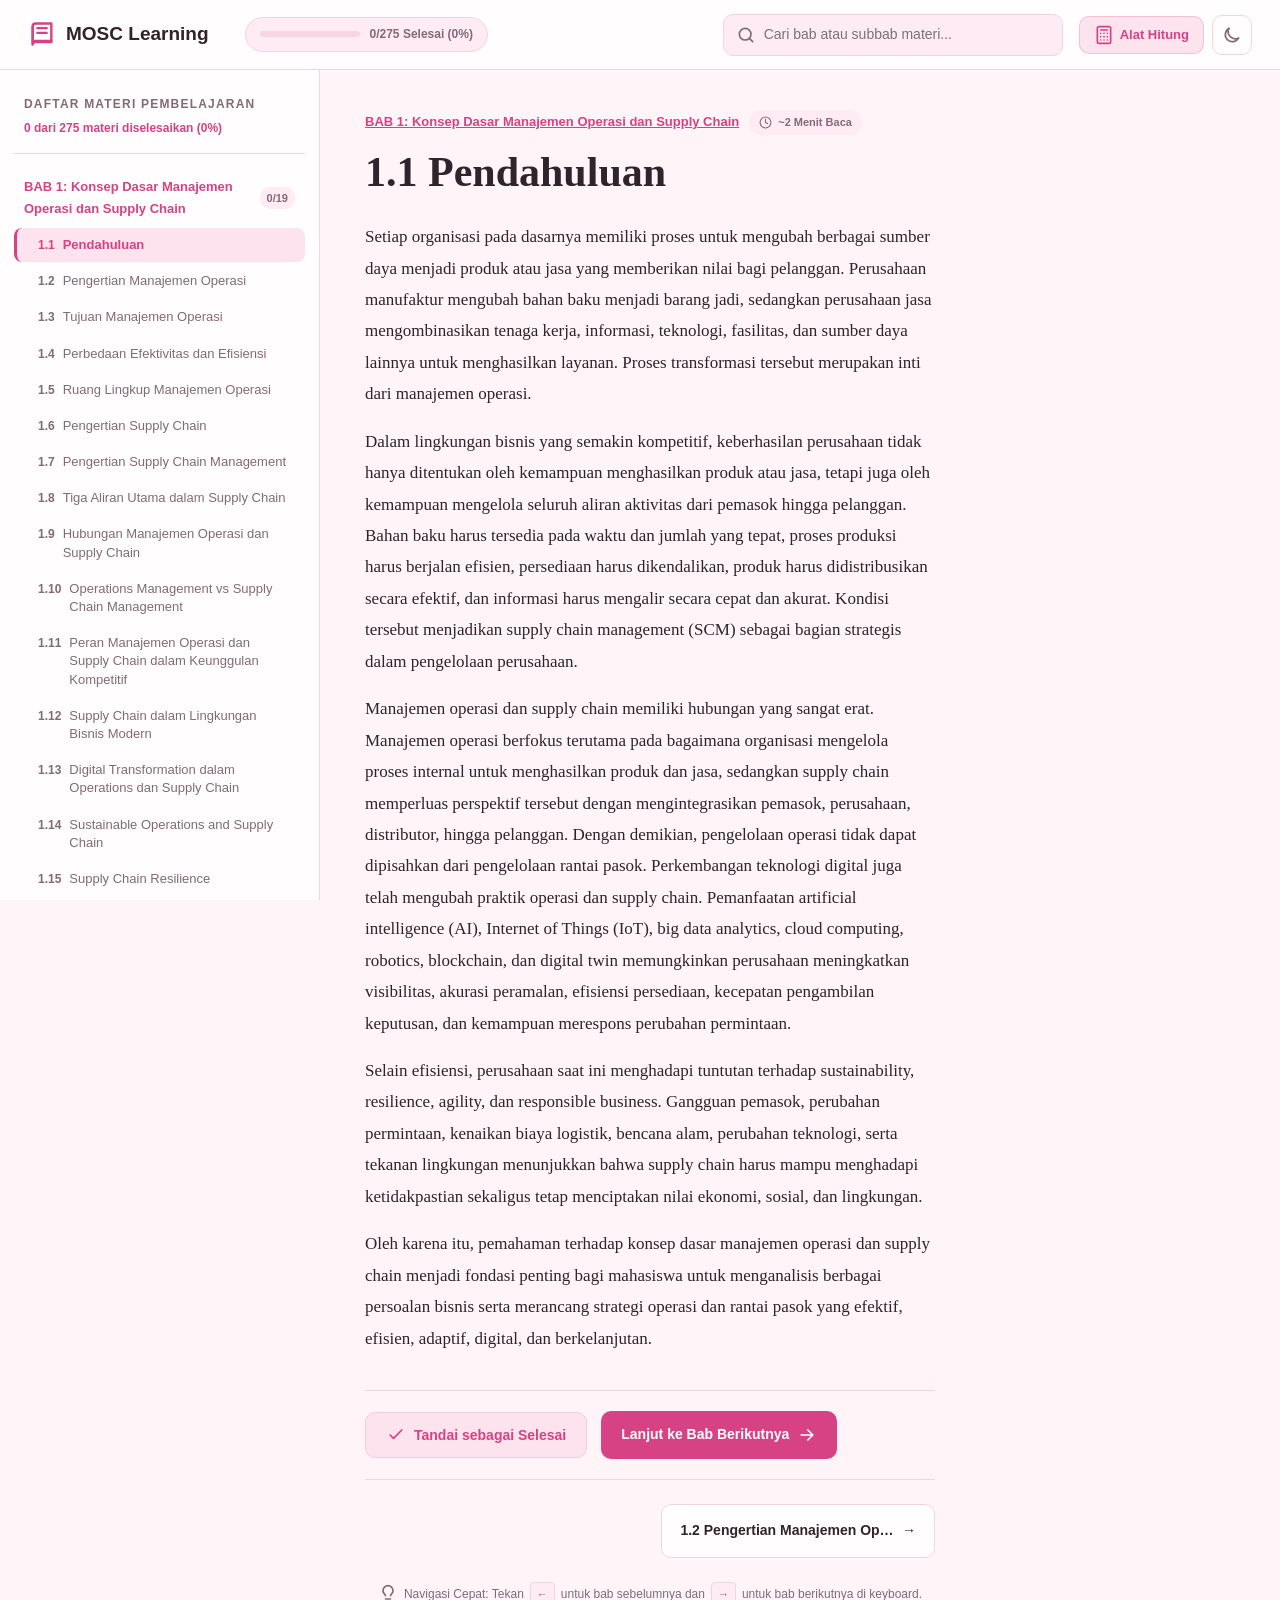
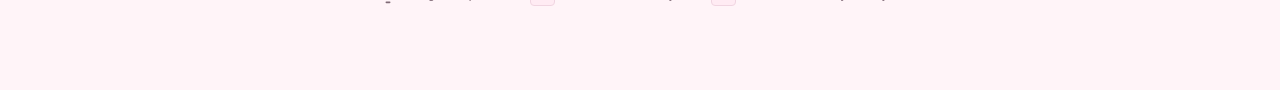
==== commit b8aea172: "tambah bab 4-8: kapasitas & lokasi, peramalan, persediaan, penjadwalan, kualitas - 197 subbab baru (" ====
--- a/materi.html
+++ b/materi.html
@@ -121,7 +121,7 @@
     <aside class="sidebar" id="sidebar">
       <div class="side-header">
         <div class="side-title">Daftar Materi Pembelajaran</div>
-        <div class="side-progress" id="sidebarProgress">78 Subbab Terstruktur</div>
+        <div class="side-progress" id="sidebarProgress">275 Subbab Terstruktur</div>
       </div>
       <div id="chapterNav"></div>
     </aside>
--- a/css/style.css
+++ b/css/style.css
@@ -62,6 +62,10 @@
   isolation: isolate;
 }
 
+p {
+  font-family: "times new roman", times, serif;
+}
+
 .flower-backdrop {
   position: fixed;
   z-index: -1;
@@ -824,6 +828,25 @@
   margin-bottom: 8px;
   line-height: 1.7;
   font-family: "Times New Roman", Times, serif;
+}
+
+/* Figure / Image Content */
+.content-figure {
+  margin: 24px auto;
+  padding: 12px;
+  border-radius: 14px;
+  border: 1px solid var(--border);
+  background: var(--surface);
+  box-shadow: var(--shadow-sm);
+}
+
+.content-figure img {
+  display: block;
+  width: 100%;
+  max-height: 420px;
+  object-fit: contain;
+  border-radius: 10px;
+  background: var(--surface-2);
 }
 
 /* Formula Box */
